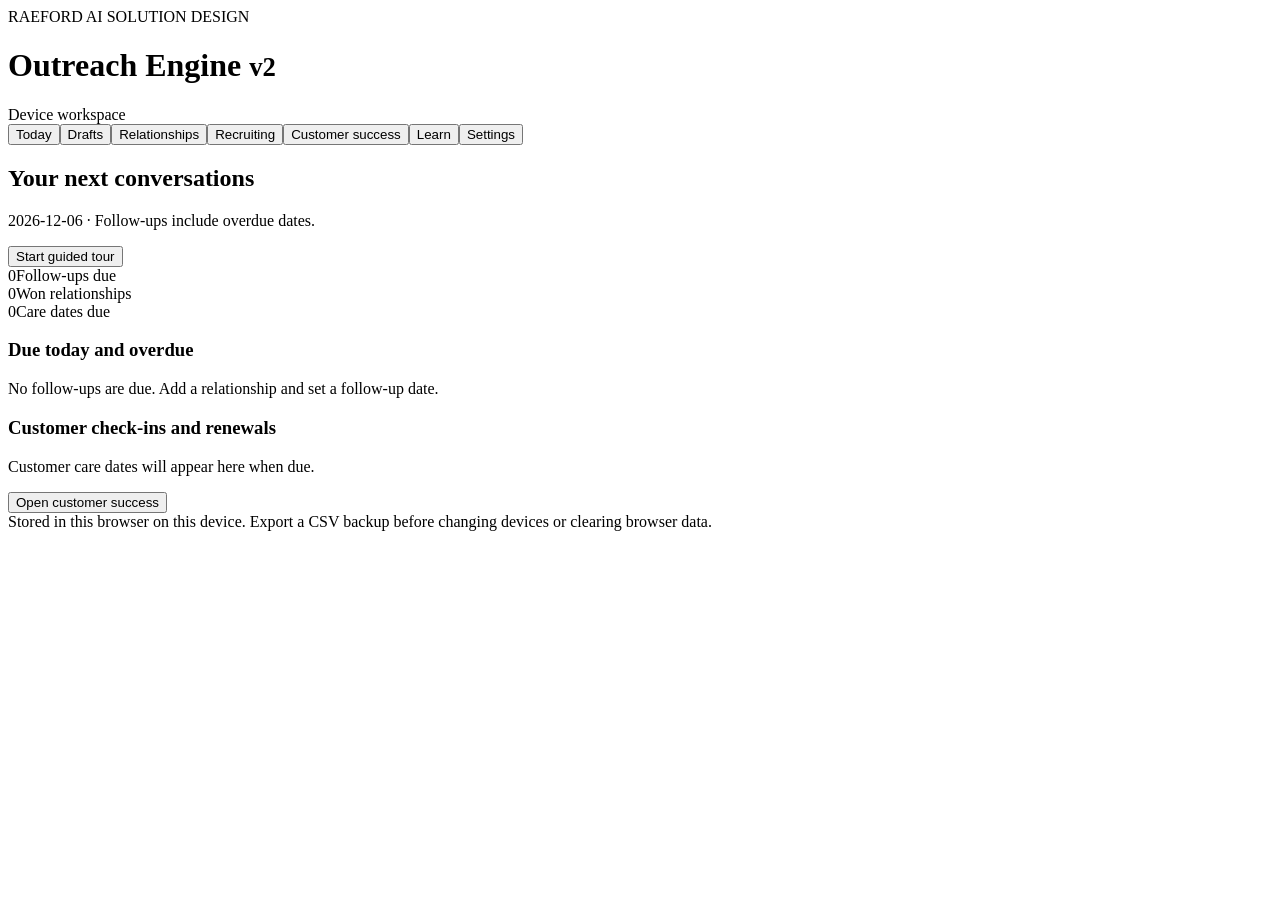
==== business-bundle/index.html @ 159568c7 "Add app folders (1/6): decode workflow, Outreach Engine, Bundle index and app" ====
<!doctype html>
<html lang="en">
  <head>
    <meta charset="utf-8" />
    <meta name="viewport" content="width=device-width,initial-scale=1" />
    <meta name="theme-color" content="#15191b" />
    <meta name="apple-mobile-web-app-capable" content="yes" />
    <meta
      name="description"
      content="Outreach drafts, relationships and customer care stored on your device."
    />
    <title>Outreach Engine | Raeford</title>
    <link rel="manifest" href="manifest.webmanifest" />
    <link rel="icon" href="icon-192.png" />
    <link rel="apple-touch-icon" href="icon-192.png" />
    <link rel="stylesheet" href="styles.css" />
    <script defer src="drafts.js"></script>
    <script defer src="tutor.js"></script>
    <script defer src="app.js"></script>
  </head>
  <body>
    <header>
      <div>
        <span class="brand">RAEFORD AI SOLUTION DESIGN</span>
        <h1>Outreach Engine <small>v2</small></h1>
      </div>
      <div class="header-actions">
        <span id="save-status" role="status">Device workspace</span
        ><button id="install" hidden>Install app</button>
      </div>
    </header>
    <nav aria-label="Workspace" id="nav"></nav>
    <main id="main"></main>
    <div id="notice" role="status" aria-live="polite"></div>
    <dialog id="tour">
      <h2 id="tour-title"></h2>
      <p id="tour-body"></p>
      <p id="tour-position"></p>
      <div class="actions">
        <button id="tour-close">Close tour</button
        ><button id="tour-next" class="primary">Next</button>
      </div>
    </dialog>
    <footer>
      Stored in this browser on this device. Export a CSV backup before changing
      devices or clearing browser data.
    </footer>
  </body>
</html>
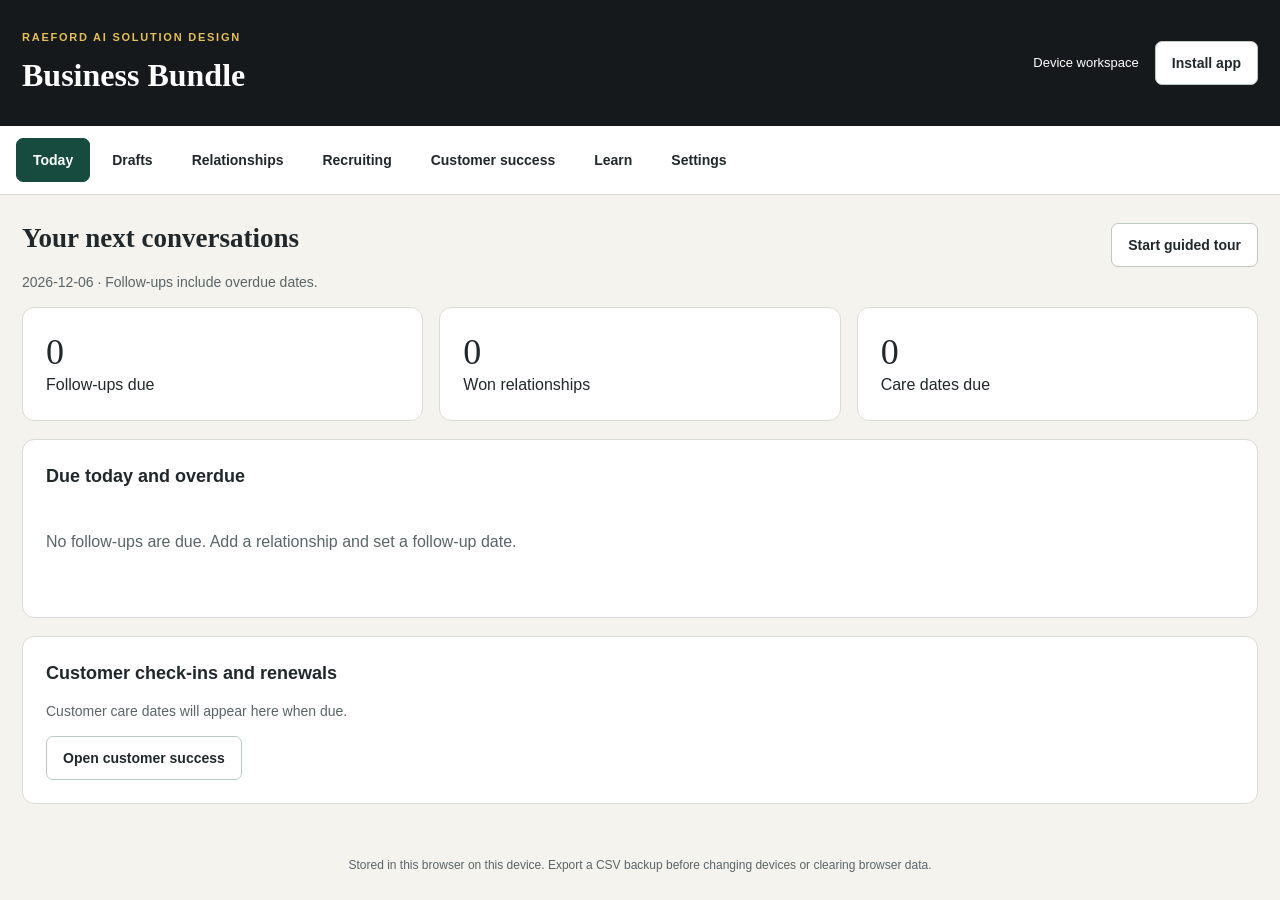
==== commit 88d82a69: "Business Bundle: header and title read Business Bundle, cache v2-7" ====
--- a/business-bundle/index.html
+++ b/business-bundle/index.html
@@ -9,7 +9,7 @@
       name="description"
       content="Outreach drafts, relationships and customer care stored on your device."
     />
-    <title>Outreach Engine | Raeford</title>
+    <title>Business Bundle | Raeford</title>
     <link rel="manifest" href="manifest.webmanifest" />
     <link rel="icon" href="icon-192.png" />
     <link rel="apple-touch-icon" href="icon-192.png" />
@@ -22,7 +22,7 @@
     <header>
       <div>
         <span class="brand">RAEFORD AI SOLUTION DESIGN</span>
-        <h1>Outreach Engine <small>v2</small></h1>
+        <h1>Business Bundle</h1>
       </div>
       <div class="header-actions">
         <span id="save-status" role="status">Device workspace</span
--- a/business-bundle/styles.css
+++ b/business-bundle/styles.css
@@ -0,0 +1,338 @@
+:root {
+  color-scheme: light;
+  --ink: #20282b;
+  --muted: #596568;
+  --paper: #f5f3ed;
+  --line: #d8dcd7;
+  --gold: #e5bf58;
+  --green: #174b40;
+  --white: #fff;
+  font-family: Arial, system-ui, sans-serif;
+}
+* {
+  box-sizing: border-box;
+}
+body {
+  margin: 0;
+  background: var(--paper);
+  color: var(--ink);
+  font-size: 16px;
+  line-height: 1.5;
+}
+header {
+  background: #15191b;
+  color: #fff;
+  padding: 24px max(22px, calc((100vw - 1320px) / 2));
+  display: flex;
+  justify-content: space-between;
+  gap: 16px;
+  align-items: center;
+}
+.brand {
+  color: var(--gold);
+  font-size: 11px;
+  font-weight: 700;
+  letter-spacing: 0.16em;
+}
+h1 {
+  font-family: Georgia, serif;
+  font-size: 32px;
+  line-height: 1.2;
+  margin: 8px 0;
+}
+h1 small {
+  font: 14px Arial;
+  color: #c5cdca;
+}
+h2 {
+  font:
+    700 27px Georgia,
+    serif;
+  margin: 0 0 18px;
+}
+h3 {
+  margin: 0 0 12px;
+  font-size: 18px;
+}
+.header-actions {
+  display: flex;
+  gap: 16px;
+  align-items: center;
+  font-size: 13px;
+}
+nav {
+  display: flex;
+  gap: 5px;
+  padding: 12px max(16px, calc((100vw - 1320px) / 2));
+  background: #fff;
+  border-bottom: 1px solid var(--line);
+  overflow: auto;
+  position: sticky;
+  top: 0;
+  z-index: 2;
+}
+button,
+.button {
+  font: 600 14px Arial;
+  border: 1px solid #bcc8c2;
+  border-radius: 7px;
+  padding: 12px 16px;
+  min-height: 44px;
+  background: #fff;
+  color: var(--ink);
+  cursor: pointer;
+  text-decoration: none;
+  display: inline-block;
+}
+button:hover {
+  background: #edf2ee;
+}
+button.active,
+.primary {
+  background: var(--green);
+  border-color: var(--green);
+  color: #fff;
+}
+button:disabled {
+  opacity: 0.55;
+  cursor: default;
+}
+nav button {
+  white-space: nowrap;
+  border-color: transparent;
+}
+main {
+  max-width: 1320px;
+  margin: 28px auto;
+  padding: 0 22px;
+  min-height: 65vh;
+}
+.layout {
+  display: grid;
+  grid-template-columns: minmax(270px, 350px) minmax(0, 1fr);
+  gap: 24px;
+}
+.panel,
+.card {
+  background: #fff;
+  border: 1px solid var(--line);
+  border-radius: 12px;
+  padding: 23px;
+  margin-bottom: 18px;
+  min-width: 0;
+}
+.panel.muted {
+  background: #e9eee7;
+}
+.row {
+  display: grid;
+  grid-template-columns: 1fr 1fr;
+  gap: 14px;
+}
+.actions {
+  display: flex;
+  gap: 10px;
+  flex-wrap: wrap;
+  align-items: center;
+}
+.stack {
+  display: grid;
+  gap: 14px;
+}
+label {
+  display: block;
+  font-size: 13px;
+  font-weight: 700;
+  margin-bottom: 14px;
+}
+input,
+textarea,
+select {
+  font: 16px Arial;
+  line-height: 1.4;
+  width: 100%;
+  margin-top: 6px;
+  padding: 11px;
+  border: 1px solid #aebbb4;
+  border-radius: 6px;
+  background: white;
+  color: var(--ink);
+}
+textarea {
+  min-height: 90px;
+  resize: vertical;
+}
+input[type="checkbox"] {
+  width: 20px;
+  height: 20px;
+  vertical-align: middle;
+  margin: 0 8px 0 0;
+}
+input[type="file"] {
+  max-width: 100%;
+}
+:focus-visible {
+  outline: 3px solid #b27c00;
+  outline-offset: 3px;
+}
+.subtle {
+  color: var(--muted);
+  font-size: 14px;
+}
+.draft {
+  white-space: pre-wrap;
+  overflow-wrap: anywhere;
+  margin: 15px 0;
+  font-size: 15px;
+}
+.tag {
+  padding: 4px 9px;
+  border-radius: 20px;
+  background: #e8ede6;
+  font-size: 12px;
+  display: inline-block;
+}
+.metrics {
+  display: grid;
+  grid-template-columns: repeat(3, 1fr);
+  gap: 16px;
+}
+.metric {
+  font:
+    36px Georgia,
+    serif;
+  display: block;
+}
+.table-wrap {
+  overflow: auto;
+}
+table {
+  border-collapse: collapse;
+  width: 100%;
+  font-size: 14px;
+}
+th,
+td {
+  text-align: left;
+  padding: 14px 10px;
+  border-bottom: 1px solid var(--line);
+  vertical-align: top;
+}
+th {
+  font-size: 12px;
+  text-transform: uppercase;
+  letter-spacing: 0.05em;
+}
+td {
+  overflow-wrap: anywhere;
+}
+.empty {
+  padding: 24px 0;
+  color: var(--muted);
+}
+footer {
+  padding: 20px;
+  text-align: center;
+  font-size: 12px;
+  color: var(--muted);
+}
+#notice {
+  position: fixed;
+  bottom: 22px;
+  left: 50%;
+  transform: translateX(-50%);
+  background: #173f36;
+  color: white;
+  padding: 14px 20px;
+  border-radius: 9px;
+  z-index: 5;
+  max-width: 90vw;
+  display: none;
+}
+dialog {
+  border: 0;
+  border-radius: 16px;
+  padding: 30px;
+  max-width: 480px;
+  width: 90%;
+}
+dialog::backdrop {
+  background: #0009;
+}
+video {
+  width: 100%;
+  max-height: 420px;
+  background: #15191b;
+  border-radius: 10px;
+}
+.danger {
+  color: #a12f25;
+}
+.split-title {
+  display: flex;
+  justify-content: space-between;
+  gap: 14px;
+  align-items: start;
+}
+.pipeline {
+  display: flex;
+  gap: 8px;
+  flex-wrap: wrap;
+  margin-bottom: 16px;
+}
+.pipeline span {
+  background: #e9eee7;
+  padding: 8px 14px;
+  border-radius: 6px;
+}
+.history {
+  border-left: 3px solid #d1dfd2;
+  padding: 5px 16px;
+  margin: 12px 0;
+}
+.search {
+  max-width: 400px;
+}
+a {
+  color: var(--green);
+}
+@media (max-width: 760px) {
+  header {
+    padding: 20px;
+    align-items: start;
+    flex-direction: column;
+  }
+  .layout,
+  .row {
+    grid-template-columns: 1fr;
+  }
+  .metrics {
+    grid-template-columns: 1fr 1fr 1fr;
+  }
+  .panel,
+  .card {
+    padding: 17px;
+  }
+  main {
+    padding: 0 14px;
+    margin-top: 20px;
+  }
+  h1 {
+    font-size: 28px;
+  }
+  nav {
+    padding: 8px 12px;
+  }
+  th,
+  td {
+    padding: 11px 8px;
+  }
+  .metric {
+    font-size: 28px;
+  }
+  .split-title {
+    flex-wrap: wrap;
+  }
+}
+
+#tutor-log{display:grid;gap:8px;margin:10px 0;max-height:360px;overflow:auto}.tutor-q{justify-self:end;background:#15191b;color:#fff;padding:8px 12px;border-radius:12px;max-width:85%}.tutor-a{background:#f5f3ed;border-left:3px solid #e5bf58;padding:8px 12px;border-radius:8px;max-width:95%}.tutor-a p{margin:4px 0 8px}
